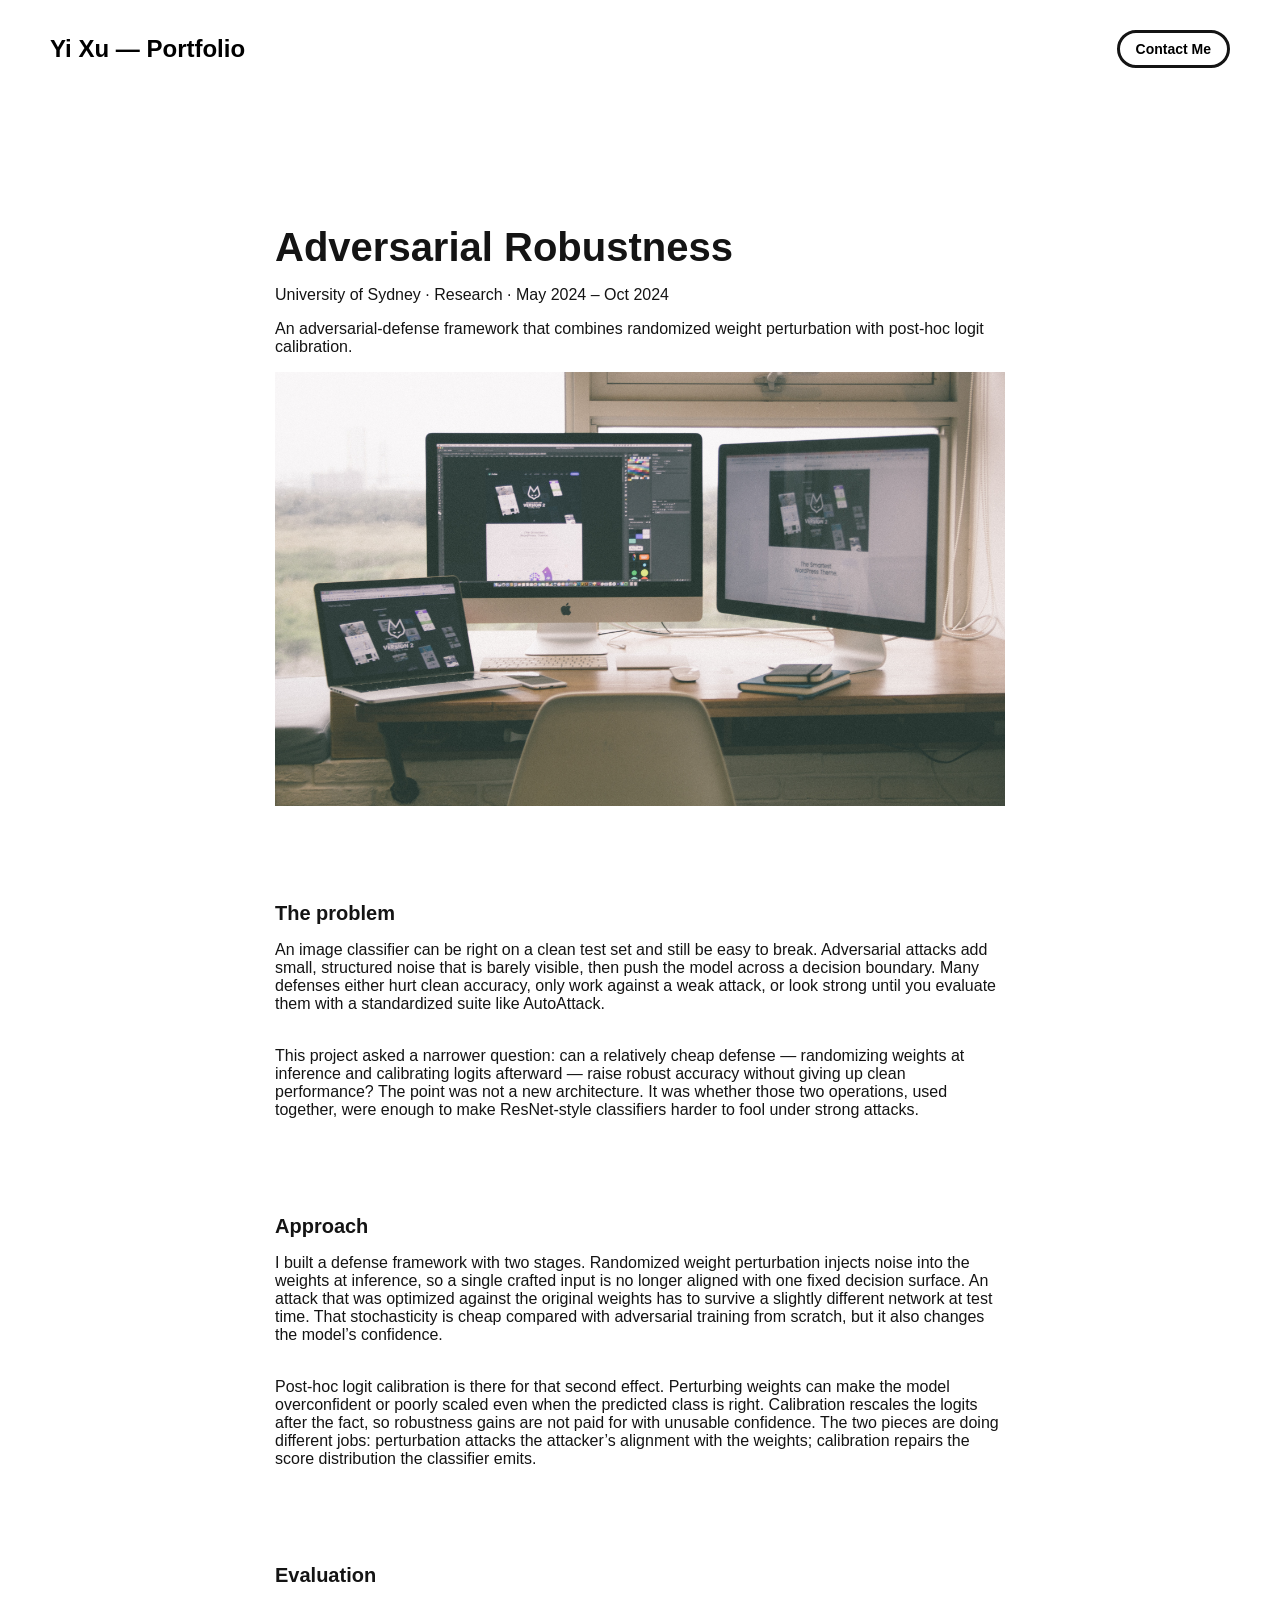
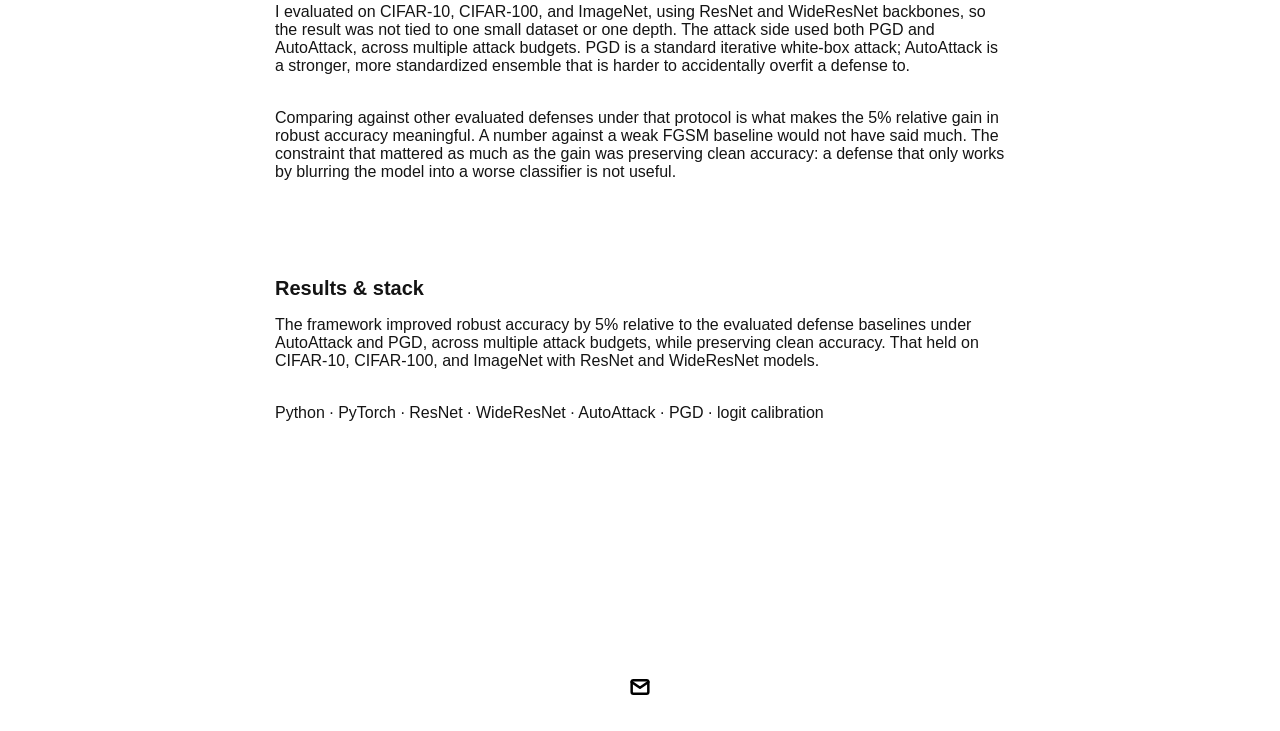
==== project-pages/adversarial-robustness.html @ 9672a450 "new version" ====
<!DOCTYPE html>
<html lang="en">
	<head>
		<meta charset="utf-8">
    <link rel="icon" href="../assets/images/profile.jpg" />
		<title>Adversarial Robustness | Yi Xu</title>
    <meta name="description" content="Adversarial defense with randomized weight perturbation and logit calibration.">
    <meta name="viewport" content="width=device-width, initial-scale=1" />

		<link rel="stylesheet" href="../css/layout.css">
    <link rel="stylesheet" href="../css/typography.css">
    <link rel="stylesheet" href="../css/utilities.css">

		<script defer src="../js/script.js"></script>
	</head>
	<body>
    <div class="navbar">
      <a class="nav-title-link" href="../index.html">
        <span class="nav-title">Yi Xu — Portfolio</span>
        <a class="button" href="mailto:yix3@andrew.cmu.edu">
          <span class="button-text">Contact Me</span>
        </a>
      </a>
    </div>

    <div id="main-content">
      <div id="project-header">
        <div class="main-title">Adversarial Robustness</div>
        <div class="body-text">University of Sydney · Research · May 2024 – Oct 2024</div>
        <div class="body-text">An adversarial-defense framework that combines randomized weight perturbation with post-hoc logit calibration.</div>
        <img class="project-header-image" src="../assets/images/desktop.jpeg" alt="Camera on a table">
      </div>

      <div id="project-details">
        <div class="subheader-text">The problem</div>
        <div class="project-details-content">
          <div class="body-text">An image classifier can be right on a clean test set and still be easy to break. Adversarial attacks add small, structured noise that is barely visible, then push the model across a decision boundary. Many defenses either hurt clean accuracy, only work against a weak attack, or look strong until you evaluate them with a standardized suite like AutoAttack.</div>
          <div class="body-text">This project asked a narrower question: can a relatively cheap defense — randomizing weights at inference and calibrating logits afterward — raise robust accuracy without giving up clean performance? The point was not a new architecture. It was whether those two operations, used together, were enough to make ResNet-style classifiers harder to fool under strong attacks.</div>
        </div>
      </div>

      <div class="project-section">
        <div class="subheader-text">Approach</div>
        <div class="project-details-content">
          <div class="body-text">I built a defense framework with two stages. Randomized weight perturbation injects noise into the weights at inference, so a single crafted input is no longer aligned with one fixed decision surface. An attack that was optimized against the original weights has to survive a slightly different network at test time. That stochasticity is cheap compared with adversarial training from scratch, but it also changes the model’s confidence.</div>
          <div class="body-text">Post-hoc logit calibration is there for that second effect. Perturbing weights can make the model overconfident or poorly scaled even when the predicted class is right. Calibration rescales the logits after the fact, so robustness gains are not paid for with unusable confidence. The two pieces are doing different jobs: perturbation attacks the attacker’s alignment with the weights; calibration repairs the score distribution the classifier emits.</div>
        </div>
      </div>

      <div class="project-section">
        <div class="subheader-text">Evaluation</div>
        <div class="project-details-content">
          <div class="body-text">I evaluated on CIFAR-10, CIFAR-100, and ImageNet, using ResNet and WideResNet backbones, so the result was not tied to one small dataset or one depth. The attack side used both PGD and AutoAttack, across multiple attack budgets. PGD is a standard iterative white-box attack; AutoAttack is a stronger, more standardized ensemble that is harder to accidentally overfit a defense to.</div>
          <div class="body-text">Comparing against other evaluated defenses under that protocol is what makes the 5% relative gain in robust accuracy meaningful. A number against a weak FGSM baseline would not have said much. The constraint that mattered as much as the gain was preserving clean accuracy: a defense that only works by blurring the model into a worse classifier is not useful.</div>
        </div>
      </div>

      <div class="project-section">
        <div class="subheader-text">Results & stack</div>
        <div class="project-details-content">
          <div class="body-text">The framework improved robust accuracy by 5% relative to the evaluated defense baselines under AutoAttack and PGD, across multiple attack budgets, while preserving clean accuracy. That held on CIFAR-10, CIFAR-100, and ImageNet with ResNet and WideResNet models.</div>
          <div class="body-text">Python · PyTorch · ResNet · WideResNet · AutoAttack · PGD · logit calibration</div>
        </div>
      </div>
    </div>

    <div id="footer">
      <a class="icon-link" href="mailto:yix3@andrew.cmu.edu" aria-label="Email Yi Xu">
        <image src="../assets/icons/mail.svg" class="footer-icon"/>
      </a>
    </div>
	</body>
</html>
---- css/layout.css ----
* {
  box-sizing: border-box;
}

html {
  text-size-adjust: none;
  -webkit-text-size-adjust: none;
  -moz-text-size-adjust: none;
  -ms-text-size-adjust: none;
  color-scheme: light;
}

body {
  margin: 0;
  background-color: #ffffff;
  color: #141414;
  -webkit-font-smoothing: antialiased;
  -moz-osx-font-smoothing: grayscale;
}




/* Main Page Layout */

#main-content {
  margin: 225px 425px;
  display: flex;
  flex-direction: column;
  gap: 96px;
}




/* Portfolio Header */

#portfolio-header {
  display: flex;
  gap: 20px;
  align-items: center;
}

#portfolio-header-image-container {
  display: flex;
  flex-direction: column;
  gap: 10px;
  flex-basis: 50%;
}

.portfolio-header-image {
  width: 100%;
  height: auto;
}

#portfolio-header-text-container {
  display: flex;
  flex-direction: column;
  gap: 34px;
  flex-basis: 50%;
}




/* About Section */

#about-section {
  display: flex;
  flex-direction: column;
  gap: 16px;
}

.about-section-content {
  display: flex;
  flex-direction: column;
  gap: 34px;
}




/* Project Section */

#my-work-section,
.work-section {
  display: flex;
  flex-direction: column;
  gap: 16px;
  scroll-margin-top: 110px;
}

.projects-container {
  display: flex;
  gap: 34px 16px;
  flex-wrap: wrap;
}

    /* Project Cards */

    .project-card {
      max-width: calc((100% - 32px) / 3);
      display: flex;
      flex-direction: column;
      gap: 34px;
    }

    .project-card-text-container {
      flex-direction: column;
      display: flex;
      gap: 16px
    }

    .project-image {
      width: 100%;
      height: 200px;
      object-fit: cover;
      object-position: center;
    }




/* Project Pages */

#project-header {
  display: flex;
  flex-direction: column;
  gap: 16px;
}

.project-header-image {
  width: 100%;
  height: auto;
}

#project-details,
.project-section {
  display: flex;
  flex-direction: column;
  gap: 16px;
}

.project-details-content {
  display: flex;
  flex-direction: column;
  gap: 34px;
}

    /* Project Gallery */

    #project-gallery {
      display: flex;
      flex-direction: column;
      gap: 16px;
    }

    .project-gallery-content {
      display: flex;
      flex-wrap: wrap;
      gap: 34px 16px;
    }

    .gallery-image-container {
      width: 100%;
      display: flex;
      flex-direction: column;
      gap: 10px;
    }

    .gallery-image-container.half-width {
      width: calc((100% - 16px) / 2);
    }

    .gallery-image {
      width: 100%;
      height: auto;
    }


/* Extra Extra large devices (large laptops and desktops, 1200px and below) */
@media only screen and (max-width: 1600px) {
  #main-content {
    margin: 225px 275px;
  }
}

/* Extra large devices (large laptops and desktops, 1200px and below) */
@media only screen and (max-width: 1200px) {
  #main-content {
    margin: 225px 175px;
  }
}

/* Large devices (laptops/desktops, 1000px and below) */
@media only screen and (max-width: 1000px) {
  #main-content {
    margin: 225px 75px;
  }
}

/* Small devices (portrait tablets and large phones, 800px and below) */
@media only screen and (max-width: 800px) {
  #main-content {
    margin: 150px 50px;
  }

  #portfolio-header {
    flex-direction: column;
  }

  .project-card {
    max-width: calc((100% - 16px) / 2);
  }
}

/* Small devices (portrait tablets and large phones, 600px and below) */
@media only screen and (max-width: 600px) {
  #main-content {
    margin: 125px 20px;
  }

  .project-card {
    max-width: 100%;
  }
}
---- css/typography.css ----
body {
  font-family: "Helvetica Neue", Helvetica, Arial, sans-serif;
}

.nav-title {
  font-weight: 700;
  font-size: 24px;
}

.button-text {
  font-size: 14px;
  font-weight: 700;
}

.image-caption {
  font-size: 14px;
  font-weight: 500;
}

.main-title {
  font-size: 40px;
  font-weight: 700;
}

.subheader-text {
  font-size: 20px;
  font-weight: 700;
}

.body-text {
  font-size: 16px;
  font-weight: 500;
}

.project-card-text {
  overflow: hidden;
  text-overflow: ellipsis;
  display: -webkit-box;
  -webkit-line-clamp: 4;
  -webkit-box-orient: vertical;
}

.project-title {
  overflow: hidden;
  text-overflow: ellipsis;
  display: -webkit-box;
  -webkit-line-clamp: 1;
  -webkit-box-orient: vertical;
}
---- css/utilities.css ----
/* Icons */

.right-arrow-icon {
  width: 16px;
  height: 16px;
  margin-top: 1px;
}

.footer-icon {
  width: 20px;
  height: 20px;
}

a.icon-link {
  transition: transform 200ms ease-in-out;
}

a.icon-link:hover {
  cursor: pointer;
  stroke-width: 5;
  margin: 0;
  transform: rotate(15deg);
}


/* Navbar Styling */

.navbar {
  width: 100%;
  padding: 30px 50px;
  display: flex;
  justify-content: space-between;
  align-items: center;
  position: fixed;
  top: 0;
  left: 0;
  background-color: #ffffff;
}

.nav-title-link {
  color: black;
  text-decoration: none;
}

.nav-title-link:hover {
  text-decoration: underline;
}

/* Small devices (portrait tablets and large phones, 800px and below) */
@media only screen and (max-width: 800px) {
  .navbar {
    padding: 20px 20px;
    background-color: white
  }
}


/* Button Styling */

a.button {
  padding: 8px 16px;
  border: 3px solid #141414;
  border-radius: 50px;
  color: black;
  text-decoration: none;
  width: fit-content;
  display: flex;
  gap: 5px;
  align-items: center;
}

a.button:hover {
  text-decoration: underline;
  text-decoration-thickness: 2px;
  cursor: pointer;
}


/* Footer Styling */

#footer {
  width: 100%;
  display: flex;
  padding: 30px 50px;
  justify-content: center;
  align-items: center;
  gap: 16px;
}

/* Link Styling */
a.no-underline {
  text-decoration: none;
  color: black
}

a.no-underline:hover {
  text-decoration: underline;
  cursor: pointer;
}

/* Small devices (portrait tablets and large phones, 800px and below) */
@media only screen and (max-width: 800px) {
  #footer {
    padding: 20px 20px;
  }
}
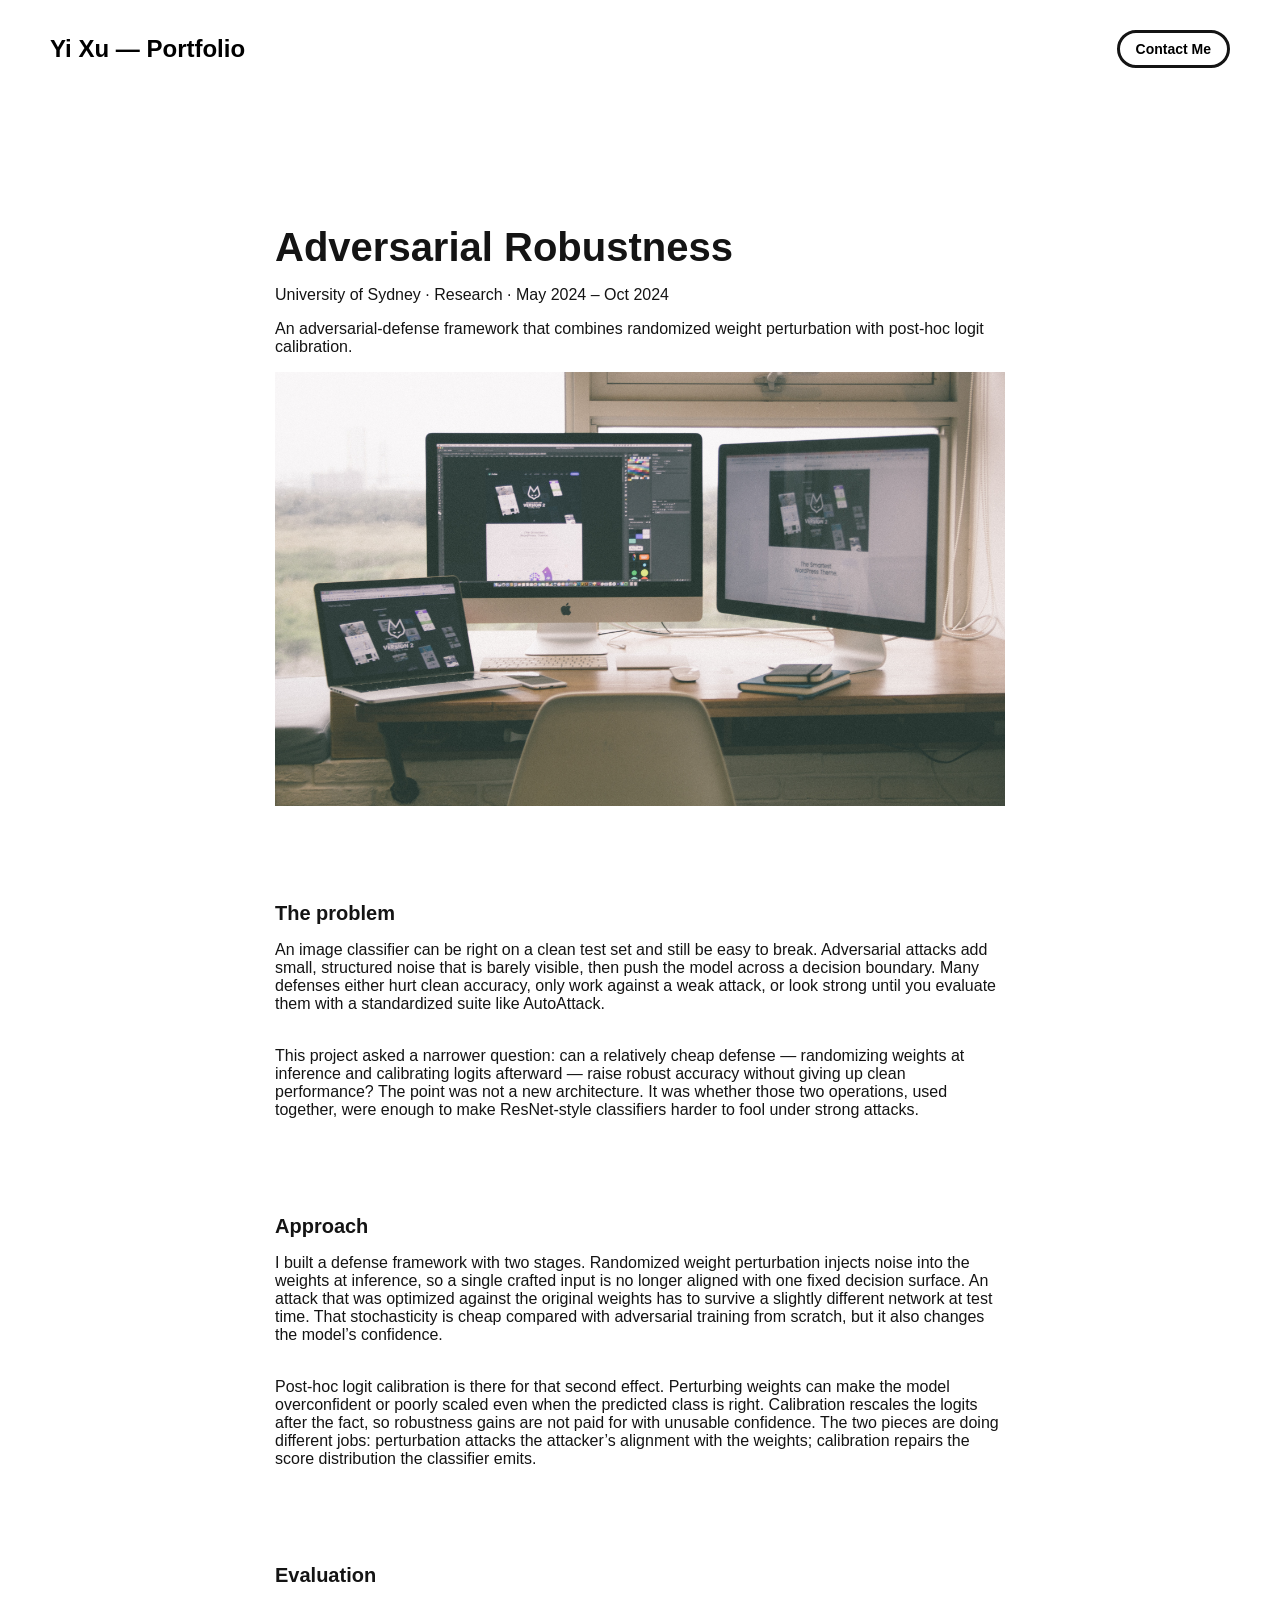
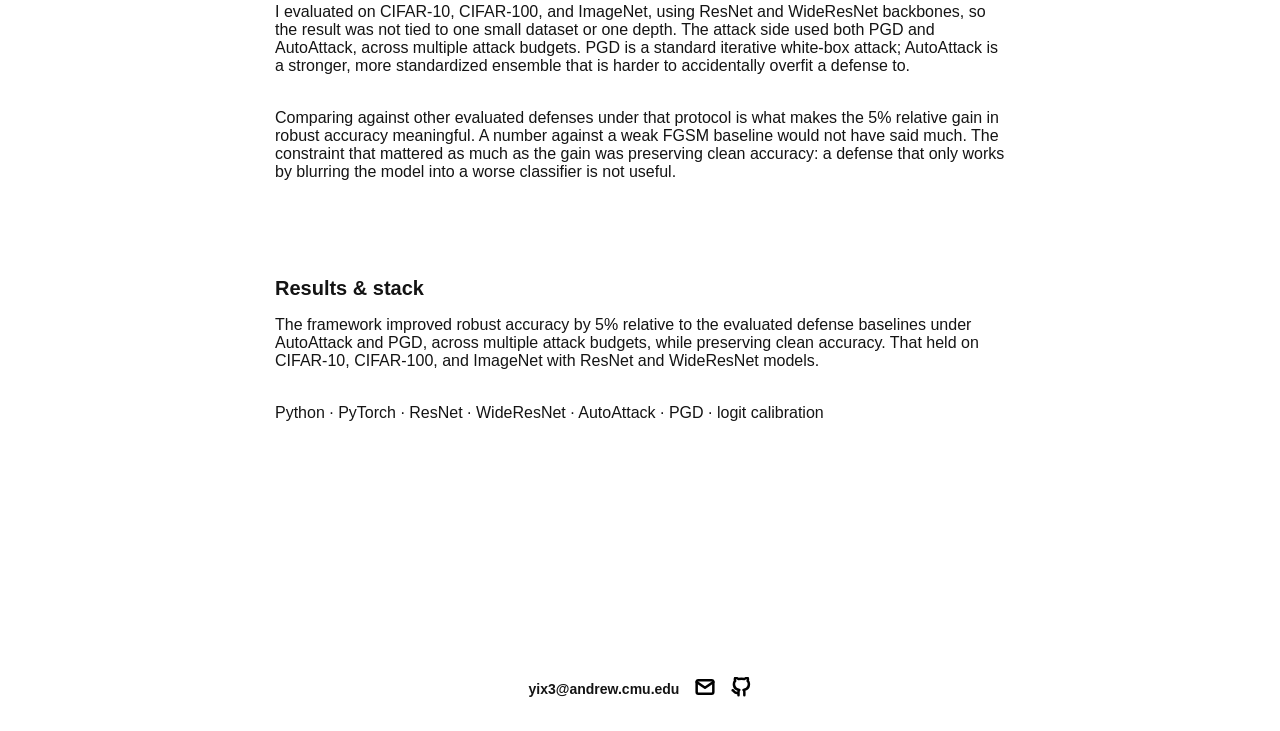
==== commit 714f5167: "add email" ====
--- a/project-pages/adversarial-robustness.html
+++ b/project-pages/adversarial-robustness.html
@@ -17,9 +17,9 @@
     <div class="navbar">
       <a class="nav-title-link" href="../index.html">
         <span class="nav-title">Yi Xu — Portfolio</span>
-        <a class="button" href="mailto:yix3@andrew.cmu.edu">
-          <span class="button-text">Contact Me</span>
-        </a>
+      </a>
+      <a class="button" href="mailto:yix3@andrew.cmu.edu">
+        <span class="button-text">Contact Me</span>
       </a>
     </div>
 
@@ -65,8 +65,12 @@
     </div>
 
     <div id="footer">
+      <a class="footer-email" href="mailto:yix3@andrew.cmu.edu">yix3@andrew.cmu.edu</a>
       <a class="icon-link" href="mailto:yix3@andrew.cmu.edu" aria-label="Email Yi Xu">
         <image src="../assets/icons/mail.svg" class="footer-icon"/>
+      </a>
+      <a class="icon-link" target="_blank" rel="noopener noreferrer" href="https://github.com/xuyiyixu" aria-label="GitHub">
+        <image src="../assets/icons/github.svg" class="footer-icon"/>
       </a>
     </div>
 	</body>
--- a/css/utilities.css
+++ b/css/utilities.css
@@ -86,6 +86,19 @@
   justify-content: center;
   align-items: center;
   gap: 16px;
+  flex-wrap: wrap;
+}
+
+.footer-email {
+  color: #141414;
+  text-decoration: none;
+  font-size: 14px;
+  font-weight: 700;
+}
+
+.footer-email:hover {
+  text-decoration: underline;
+  cursor: pointer;
 }
 
 /* Link Styling */
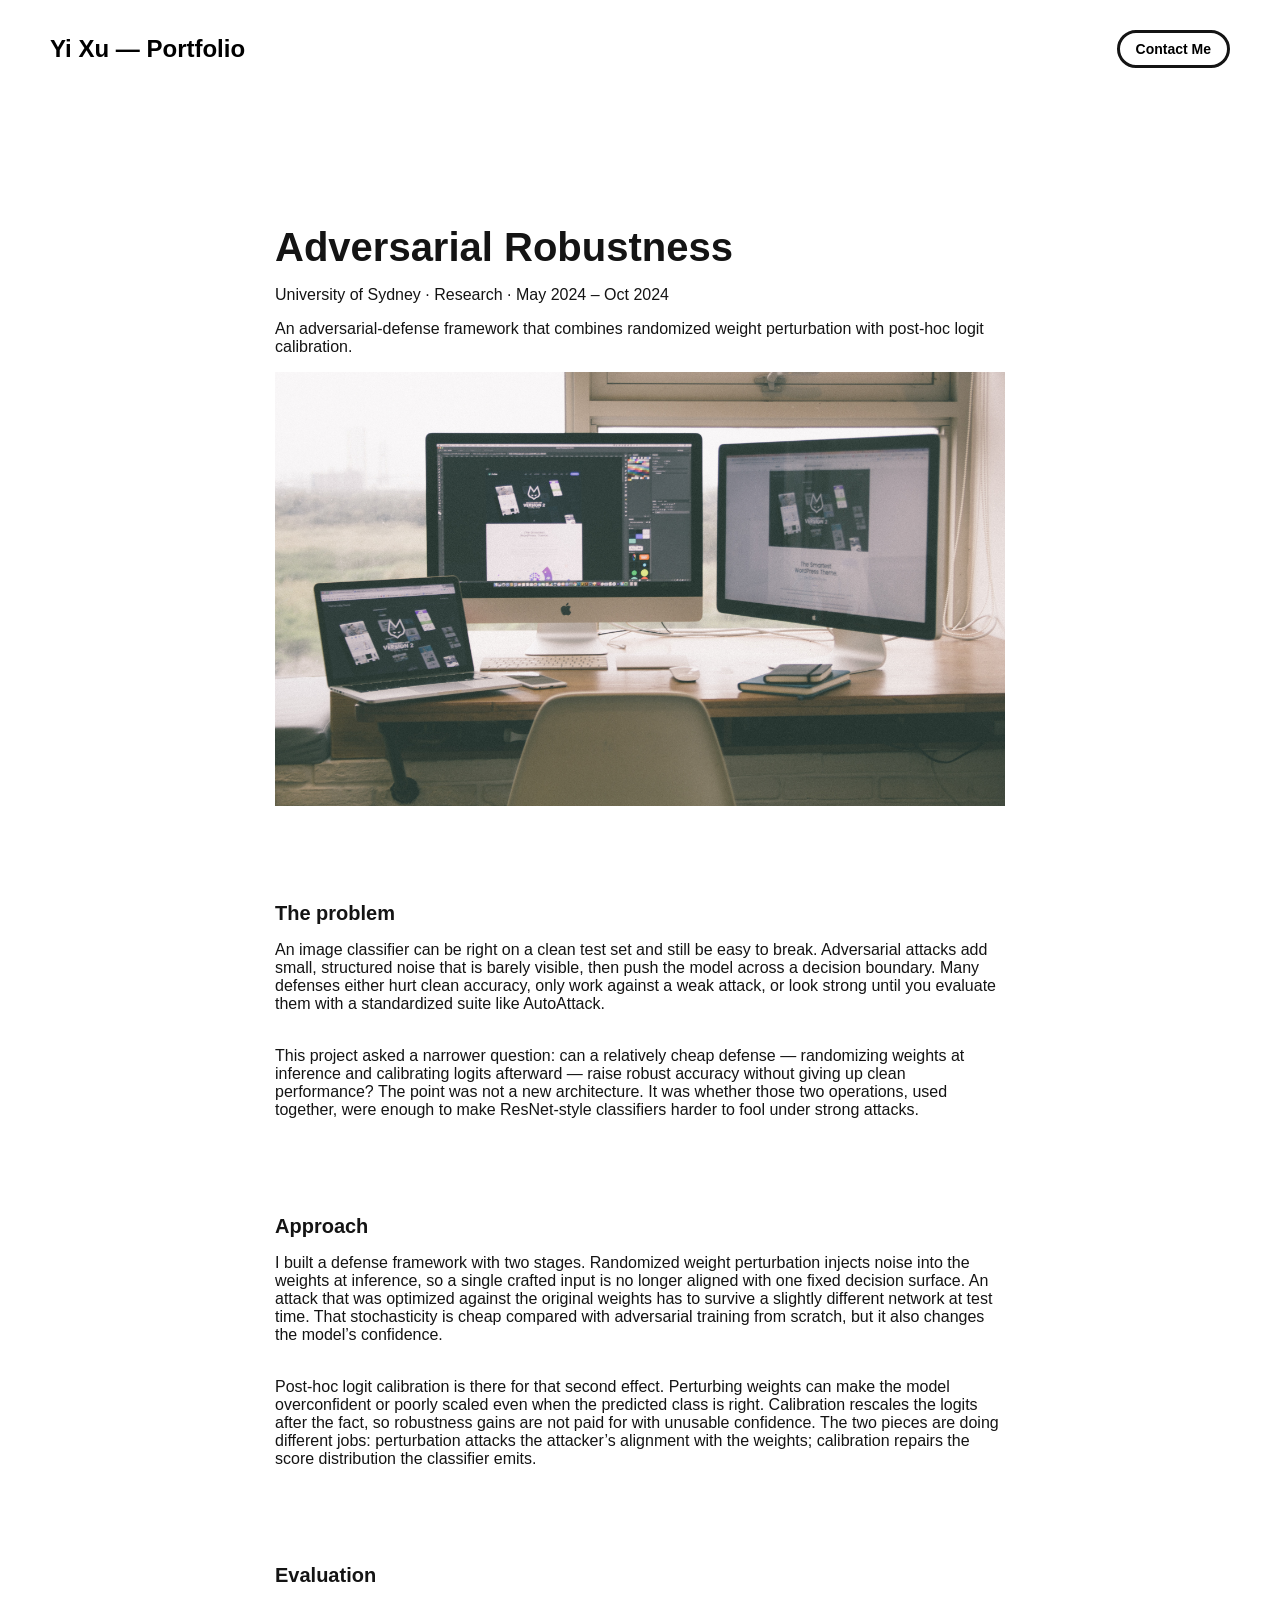
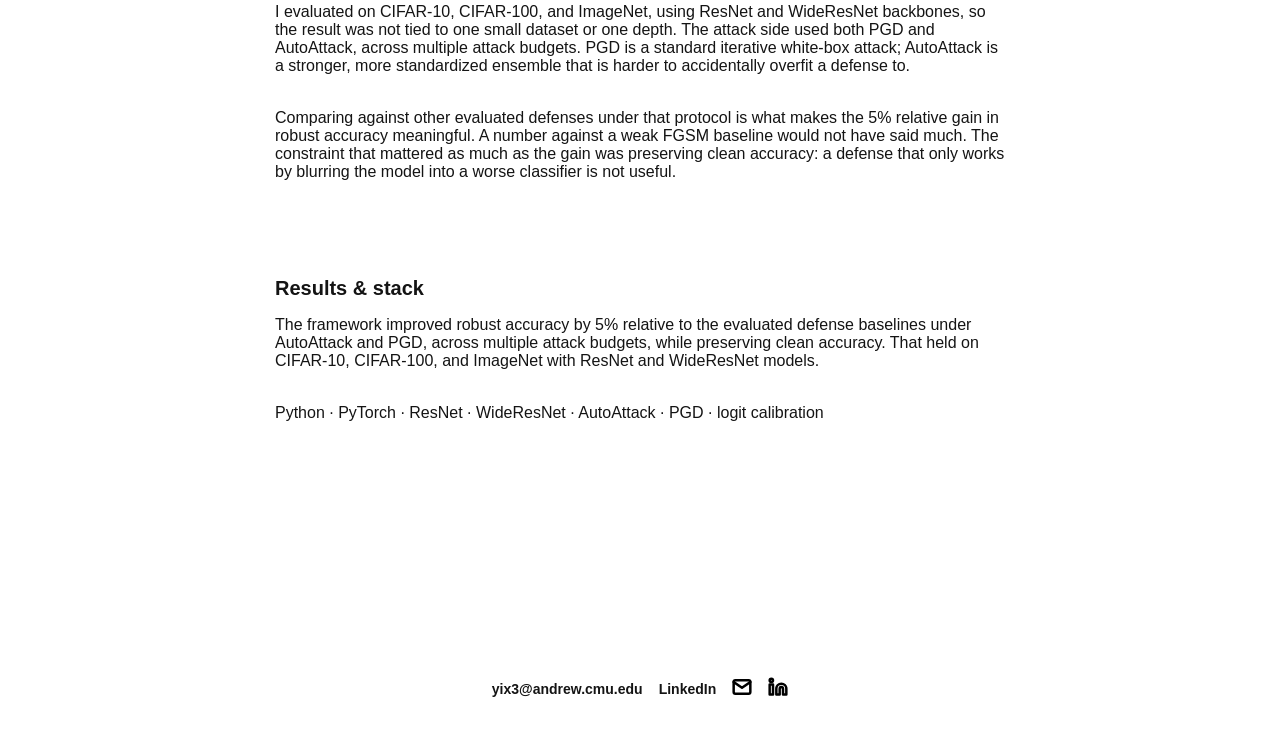
==== commit 43261e34: "add linkedin" ====
--- a/project-pages/adversarial-robustness.html
+++ b/project-pages/adversarial-robustness.html
@@ -18,7 +18,7 @@
       <a class="nav-title-link" href="../index.html">
         <span class="nav-title">Yi Xu — Portfolio</span>
       </a>
-      <a class="button" href="mailto:yix3@andrew.cmu.edu">
+      <a class="button" id="contact-link" href="#footer">
         <span class="button-text">Contact Me</span>
       </a>
     </div>
@@ -66,11 +66,12 @@
 
     <div id="footer">
       <a class="footer-email" href="mailto:yix3@andrew.cmu.edu">yix3@andrew.cmu.edu</a>
+      <a class="footer-email" target="_blank" rel="noopener noreferrer" href="https://www.linkedin.com/in/yixu20030918">LinkedIn</a>
       <a class="icon-link" href="mailto:yix3@andrew.cmu.edu" aria-label="Email Yi Xu">
         <image src="../assets/icons/mail.svg" class="footer-icon"/>
       </a>
-      <a class="icon-link" target="_blank" rel="noopener noreferrer" href="https://github.com/xuyiyixu" aria-label="GitHub">
-        <image src="../assets/icons/github.svg" class="footer-icon"/>
+      <a class="icon-link" target="_blank" rel="noopener noreferrer" href="https://www.linkedin.com/in/yixu20030918" aria-label="LinkedIn">
+        <image src="../assets/icons/linkedin.svg" class="footer-icon"/>
       </a>
     </div>
 	</body>
--- a/css/utilities.css
+++ b/css/utilities.css
@@ -87,6 +87,7 @@
   align-items: center;
   gap: 16px;
   flex-wrap: wrap;
+  scroll-margin-top: 110px;
 }
 
 .footer-email {
